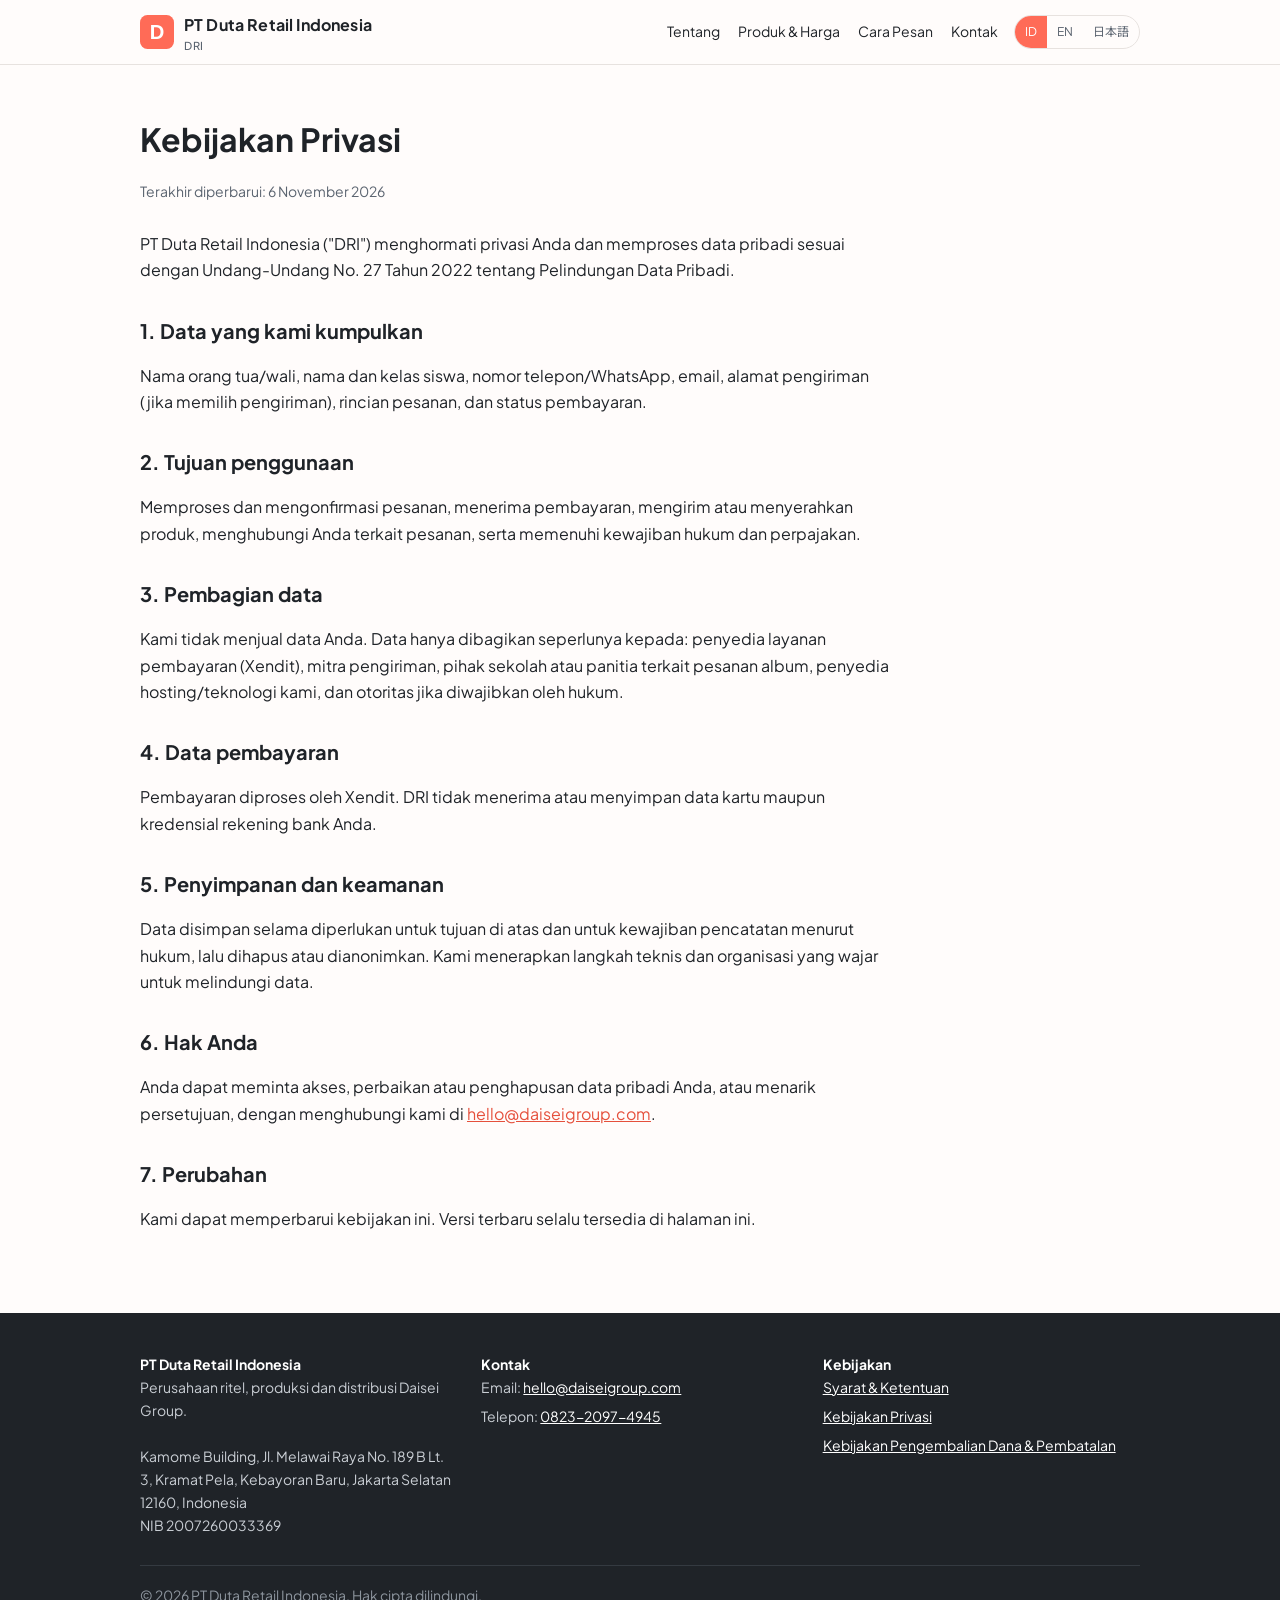
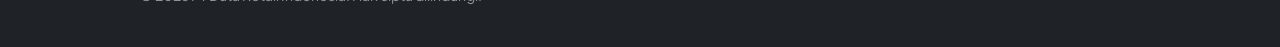
==== privacy.html @ efdd0f62 "DRI company website: home, policies, ID/EN/JA Co-Authored-By: Claude Opus 5.5 <noreply@anthropic.com" ====
<!DOCTYPE html>
<html lang="id">
<head>
<meta charset="utf-8">
<meta name="viewport" content="width=device-width, initial-scale=1">
<title>Kebijakan Privasi / Privacy Policy — DRI</title>
<meta name="description" content="PT Duta Retail Indonesia (DRI) — the Daisei Group's retail, production and distribution company: Japanese food supply, La Mouette bakery and Jakaichi Mart, a Japanese store for groceries, household goods and everyday products. Jakarta Selatan, Indonesia.">
<link rel="icon" href="/favicon.svg" type="image/svg+xml">
<link rel="preconnect" href="https://fonts.googleapis.com">
<link rel="preconnect" href="https://fonts.gstatic.com" crossorigin>
<link href="https://fonts.googleapis.com/css2?family=Noto+Sans+JP:wght@400;500;700&family=Plus+Jakarta+Sans:wght@400;500;600;700&display=swap" rel="stylesheet">
<link rel="stylesheet" href="/assets/style.css">
</head>
<body class="lang-id">
<header class="site">
  <div class="wrap">
    <a class="brand" href="/"><img src="/assets/logo.svg" alt="DRI logo"><span>PT Duta Retail Indonesia<small>DRI</small></span></a>
    <nav class="main">
      <a href="/#about"><span data-l="id">Tentang</span><span data-l="en">About</span><span data-l="ja">会社概要</span></a>
      <a href="/#products"><span data-l="id">Produk &amp; Harga</span><span data-l="en">Products &amp; Prices</span><span data-l="ja">商品・価格</span></a>
      <a href="/#order"><span data-l="id">Cara Pesan</span><span data-l="en">How to Order</span><span data-l="ja">ご注文方法</span></a>
      <a href="/#contact"><span data-l="id">Kontak</span><span data-l="en">Contact</span><span data-l="ja">お問い合わせ</span></a>
    </nav>
    <div class="langs" role="group" aria-label="Language">
      <button data-set="id" aria-pressed="true">ID</button><button data-set="en" aria-pressed="false">EN</button><button data-set="ja" aria-pressed="false">日本語</button>
    </div>
  </div>
</header>
<main class="legal"><div class="wrap"><article>
<!-- ===== INDONESIAN ===== -->
<div data-l="id">
<h1>Kebijakan Privasi</h1>
<p class="updated">Terakhir diperbarui: 6 November 2026</p>
<p>PT Duta Retail Indonesia ("DRI") menghormati privasi Anda dan memproses data pribadi sesuai dengan Undang-Undang No. 27 Tahun 2022 tentang Pelindungan Data Pribadi.</p>
<h2>1. Data yang kami kumpulkan</h2>
<p>Nama orang tua/wali, nama dan kelas siswa, nomor telepon/WhatsApp, email, alamat pengiriman (jika memilih pengiriman), rincian pesanan, dan status pembayaran.</p>
<h2>2. Tujuan penggunaan</h2>
<p>Memproses dan mengonfirmasi pesanan, menerima pembayaran, mengirim atau menyerahkan produk, menghubungi Anda terkait pesanan, serta memenuhi kewajiban hukum dan perpajakan.</p>
<h2>3. Pembagian data</h2>
<p>Kami tidak menjual data Anda. Data hanya dibagikan seperlunya kepada: penyedia layanan pembayaran (Xendit), mitra pengiriman, pihak sekolah atau panitia terkait pesanan album, penyedia hosting/teknologi kami, dan otoritas jika diwajibkan oleh hukum.</p>
<h2>4. Data pembayaran</h2>
<p>Pembayaran diproses oleh Xendit. DRI tidak menerima atau menyimpan data kartu maupun kredensial rekening bank Anda.</p>
<h2>5. Penyimpanan dan keamanan</h2>
<p>Data disimpan selama diperlukan untuk tujuan di atas dan untuk kewajiban pencatatan menurut hukum, lalu dihapus atau dianonimkan. Kami menerapkan langkah teknis dan organisasi yang wajar untuk melindungi data.</p>
<h2>6. Hak Anda</h2>
<p>Anda dapat meminta akses, perbaikan atau penghapusan data pribadi Anda, atau menarik persetujuan, dengan menghubungi kami di <a href="mailto:hello@daiseigroup.com">hello@daiseigroup.com</a>.</p>
<h2>7. Perubahan</h2>
<p>Kami dapat memperbarui kebijakan ini. Versi terbaru selalu tersedia di halaman ini.</p>
</div>

<!-- ===== ENGLISH ===== -->
<div data-l="en">
<h1>Privacy Policy</h1>
<p class="updated">Last updated: 6 November 2026</p>
<p>PT Duta Retail Indonesia ("DRI") respects your privacy and processes personal data in line with Indonesian Law No. 27 of 2022 on Personal Data Protection.</p>
<h2>1. Data we collect</h2>
<p>Parent/guardian name, student name and class, phone/WhatsApp number, email, delivery address (if you choose delivery), order details and payment status.</p>
<h2>2. How we use it</h2>
<p>To process and confirm orders, receive payments, deliver or hand over products, contact you about your order, and meet legal and tax obligations.</p>
<h2>3. Sharing</h2>
<p>We do not sell your data. We share it only as needed with: our payment service provider (Xendit), delivery partners, the school or committee involved in the album order, our hosting/technology providers, and authorities where required by law.</p>
<h2>4. Payment data</h2>
<p>Payments are processed by Xendit. DRI does not receive or store your card details or bank account credentials.</p>
<h2>5. Retention and security</h2>
<p>We keep data as long as needed for the purposes above and for legal record-keeping, then delete or anonymise it. We take reasonable technical and organisational measures to protect it.</p>
<h2>6. Your rights</h2>
<p>You may ask to access, correct or delete your personal data, or withdraw consent, by contacting us at <a href="mailto:hello@daiseigroup.com">hello@daiseigroup.com</a>.</p>
<h2>7. Changes</h2>
<p>We may update this policy. The latest version is always on this page.</p>
</div>

<!-- ===== JAPANESE ===== -->
<div data-l="ja">
<h1>プライバシーポリシー</h1>
<p class="updated">最終更新日：2026年11月6日</p>
<p>PT Duta Retail Indonesia（以下「DRI」）は、お客様のプライバシーを尊重し、個人データ保護に関する2022年法律第27号に従って個人データを取り扱います。</p>
<h2>1. 取得する情報</h2>
<p>保護者氏名、児童生徒の氏名・クラス、電話／WhatsApp番号、メールアドレス、配送先住所（配送を選択した場合）、ご注文内容、お支払い状況。</p>
<h2>2. 利用目的</h2>
<p>ご注文の処理・確認、代金の受領、商品の配送・お渡し、ご注文に関するご連絡、法令・税務上の義務の履行。</p>
<h2>3. 第三者提供</h2>
<p>お客様の情報を販売することはありません。必要な範囲でのみ、決済事業者（Xendit）、配送業者、アルバム注文に関わる学校・委員会、ホスティング／技術提供者、および法令により求められる場合は当局に提供します。</p>
<h2>4. 決済情報</h2>
<p>決済はXenditが処理します。DRIはカード情報や銀行口座の認証情報を受け取らず、保存もしません。</p>
<h2>5. 保管・安全管理</h2>
<p>上記目的および法定の記録保存に必要な期間保管し、その後削除または匿名化します。適切な技術的・組織的措置により情報を保護します。</p>
<h2>6. お客様の権利</h2>
<p>個人データの開示・訂正・削除、または同意の撤回をご希望の場合は、<a href="mailto:hello@daiseigroup.com">hello@daiseigroup.com</a> までご連絡ください。</p>
<h2>7. 改定</h2>
<p>本ポリシーは改定することがあります。最新版は常に本ページに掲載します。</p>
</div>
</article></div></main>

<footer class="site">
  <div class="wrap">
    <div class="cols">
      <div>
        <strong>PT Duta Retail Indonesia</strong><br>
        <span data-l="id">Perusahaan ritel, produksi dan distribusi Daisei Group.</span><span data-l="en">The Daisei Group's retail, production and distribution company.</span><span data-l="ja">ダイセイグループの小売・製造・流通会社。</span><br><br>
        Kamome Building, Jl. Melawai Raya No. 189 B Lt. 3, Kramat Pela, Kebayoran Baru, Jakarta Selatan 12160, Indonesia<br>
        NIB 2007260033369
      </div>
      <div>
        <strong><span data-l="id">Kontak</span><span data-l="en">Contact</span><span data-l="ja">お問い合わせ</span></strong>
        <ul>
          <li>Email: <a href="mailto:hello@daiseigroup.com">hello@daiseigroup.com</a></li>
          <li><span data-l="id">Telepon</span><span data-l="en">Phone</span><span data-l="ja">電話</span>: <a href="tel:+6282320974945">0823-2097-4945</a></li>
        </ul>
      </div>
      <div>
        <strong><span data-l="id">Kebijakan</span><span data-l="en">Policies</span><span data-l="ja">規約・ポリシー</span></strong>
        <ul>
          <li><a href="/terms.html"><span data-l="id">Syarat &amp; Ketentuan</span><span data-l="en">Terms &amp; Conditions</span><span data-l="ja">利用規約</span></a></li>
          <li><a href="/privacy.html"><span data-l="id">Kebijakan Privasi</span><span data-l="en">Privacy Policy</span><span data-l="ja">プライバシーポリシー</span></a></li>
          <li><a href="/refund.html"><span data-l="id">Kebijakan Pengembalian Dana &amp; Pembatalan</span><span data-l="en">Refund &amp; Cancellation Policy</span><span data-l="ja">返金・キャンセルポリシー</span></a></li>
        </ul>
      </div>
    </div>
    <div class="copy">&copy; <span id="year">2026</span> PT Duta Retail Indonesia. <span data-l="id">Hak cipta dilindungi.</span><span data-l="en">All rights reserved.</span><span data-l="ja">All rights reserved.</span></div>
  </div>
</footer>
<script src="/assets/site.js"></script>
</body>
</html>
---- assets/style.css ----
/* PT Duta Retail Indonesia — site styles */
:root{
  --coral:#FF6B57; --coral-dark:#E5503C; --coral-soft:#FFF1EE;
  --ink:#1F2328; --muted:#5B6470; --line:#E7E2DF; --bg:#FFFCFB; --card:#fff;
  --radius:14px; --max:1040px;
}
*{box-sizing:border-box}
html{scroll-behavior:smooth}
body{margin:0;font-family:"Plus Jakarta Sans","Noto Sans JP",system-ui,sans-serif;color:var(--ink);background:var(--bg);line-height:1.65;font-size:16px}
body.lang-ja{font-family:"Noto Sans JP","Plus Jakarta Sans",system-ui,sans-serif}
a{color:var(--coral-dark)}
img{max-width:100%}
.wrap{max-width:var(--max);margin:0 auto;padding:0 20px}

/* Language switching: elements with data-l show only for the active language */
body.lang-id [data-l]:not([data-l="id"]),
body.lang-en [data-l]:not([data-l="en"]),
body.lang-ja [data-l]:not([data-l="ja"]){display:none !important}

/* Header */
header.site{position:sticky;top:0;z-index:10;background:rgba(255,252,251,.94);backdrop-filter:blur(8px);border-bottom:1px solid var(--line)}
header.site .wrap{display:flex;align-items:center;gap:16px;height:64px}
.brand{display:flex;align-items:center;gap:10px;text-decoration:none;color:var(--ink);font-weight:700;letter-spacing:.01em}
.brand img{width:34px;height:34px}
.brand small{display:block;font-weight:500;color:var(--muted);font-size:11px;letter-spacing:.06em;text-transform:uppercase;line-height:1.2}
nav.main{margin-left:auto;display:flex;gap:18px;font-size:14px}
nav.main a{color:var(--ink);text-decoration:none}
nav.main a:hover{color:var(--coral-dark)}
.langs{display:flex;border:1px solid var(--line);border-radius:999px;overflow:hidden;font-size:12px}
.langs button{border:0;background:none;padding:6px 10px;cursor:pointer;font:inherit;color:var(--muted)}
.langs button[aria-pressed="true"]{background:var(--coral);color:#fff}
@media (max-width:760px){nav.main{display:none}.langs{margin-left:auto}}

/* Hero */
.hero{padding:72px 0 56px;background:linear-gradient(180deg,var(--coral-soft),var(--bg))}
.hero h1{font-size:clamp(28px,4.6vw,44px);line-height:1.2;margin:0 0 14px}
.hero p.lead{font-size:18px;color:var(--muted);max-width:640px;margin:0 0 26px}
.btn{display:inline-block;background:var(--coral);color:#fff;text-decoration:none;padding:12px 20px;border-radius:10px;font-weight:600}
.btn:hover{background:var(--coral-dark)}
.btn.ghost{background:none;color:var(--coral-dark);border:1.5px solid var(--coral)}
.btns{display:flex;flex-wrap:wrap;gap:10px}

section{padding:56px 0;border-top:1px solid var(--line)}
section h2{font-size:26px;margin:0 0 6px}
section .sub{color:var(--muted);margin:0 0 28px}
.grid{display:grid;gap:18px;grid-template-columns:repeat(auto-fit,minmax(260px,1fr))}
.card{background:var(--card);border:1px solid var(--line);border-radius:var(--radius);padding:22px}
.card h3{margin:0 0 6px;font-size:19px}
.tag{display:inline-block;font-size:12px;font-weight:600;background:var(--coral-soft);color:var(--coral-dark);border-radius:999px;padding:2px 10px;margin-bottom:10px}

/* Price table */
table.prices{width:100%;border-collapse:collapse;background:var(--card);border:1px solid var(--line);border-radius:var(--radius);overflow:hidden}
table.prices th,table.prices td{padding:14px 16px;text-align:left;border-bottom:1px solid var(--line);vertical-align:top}
table.prices th{background:#FAF6F4;font-size:13px;color:var(--muted);font-weight:600}
table.prices td.num{text-align:right;white-space:nowrap;font-weight:600}
table.prices tr:last-child td{border-bottom:0}
.note{font-size:14px;color:var(--muted)}

ol.steps{counter-reset:s;list-style:none;padding:0;margin:0;display:grid;gap:14px}
ol.steps li{counter-increment:s;position:relative;padding:16px 16px 16px 60px;background:var(--card);border:1px solid var(--line);border-radius:var(--radius)}
ol.steps li::before{content:counter(s);position:absolute;left:16px;top:14px;width:30px;height:30px;border-radius:50%;background:var(--coral);color:#fff;display:grid;place-items:center;font-weight:700}

dl.contact{display:grid;grid-template-columns:max-content 1fr;gap:10px 22px;margin:0}
dl.contact dt{color:var(--muted);font-size:14px}
dl.contact dd{margin:0}

/* Placeholder marker — remove once details are confirmed */
.todo{background:#FFF3B0;border-radius:4px;padding:0 4px;font-style:normal}

/* Legal pages */
.legal{padding:48px 0 64px}
.legal h1{font-size:32px;margin:0 0 4px}
.legal .updated{color:var(--muted);font-size:14px;margin-bottom:28px}
.legal h2{font-size:20px;margin:30px 0 8px}
.legal article{max-width:760px}

footer.site{background:#1F2328;color:#C9CED4;padding:40px 0;font-size:14px}
footer.site a{color:#fff}
footer.site .cols{display:grid;gap:24px;grid-template-columns:repeat(auto-fit,minmax(220px,1fr))}
footer.site strong{color:#fff}
footer.site ul{list-style:none;padding:0;margin:0;display:grid;gap:6px}
footer.site .copy{margin-top:28px;padding-top:18px;border-top:1px solid #343A41;color:#8D959E}
.todo{color:#5A4500}
@media (max-width:600px){
  table.prices thead{display:none}
  table.prices tr{display:grid;grid-template-columns:1fr auto;padding:12px 14px;border-bottom:1px solid var(--line)}
  table.prices tr:last-child{border-bottom:0}
  table.prices td{border:0;padding:0}
  table.prices td:nth-child(1){font-weight:600}
  table.prices td:nth-child(2){grid-column:1/-1;grid-row:2;color:var(--muted);font-size:14px}
  table.prices td.num{grid-column:2;grid-row:1}
  dl.contact{grid-template-columns:1fr;gap:2px}
  dl.contact dd{margin-bottom:10px}
  .langs button{padding:6px 8px}
}
@media (min-width:760px){.grid-2{grid-template-columns:repeat(2,1fr)}}
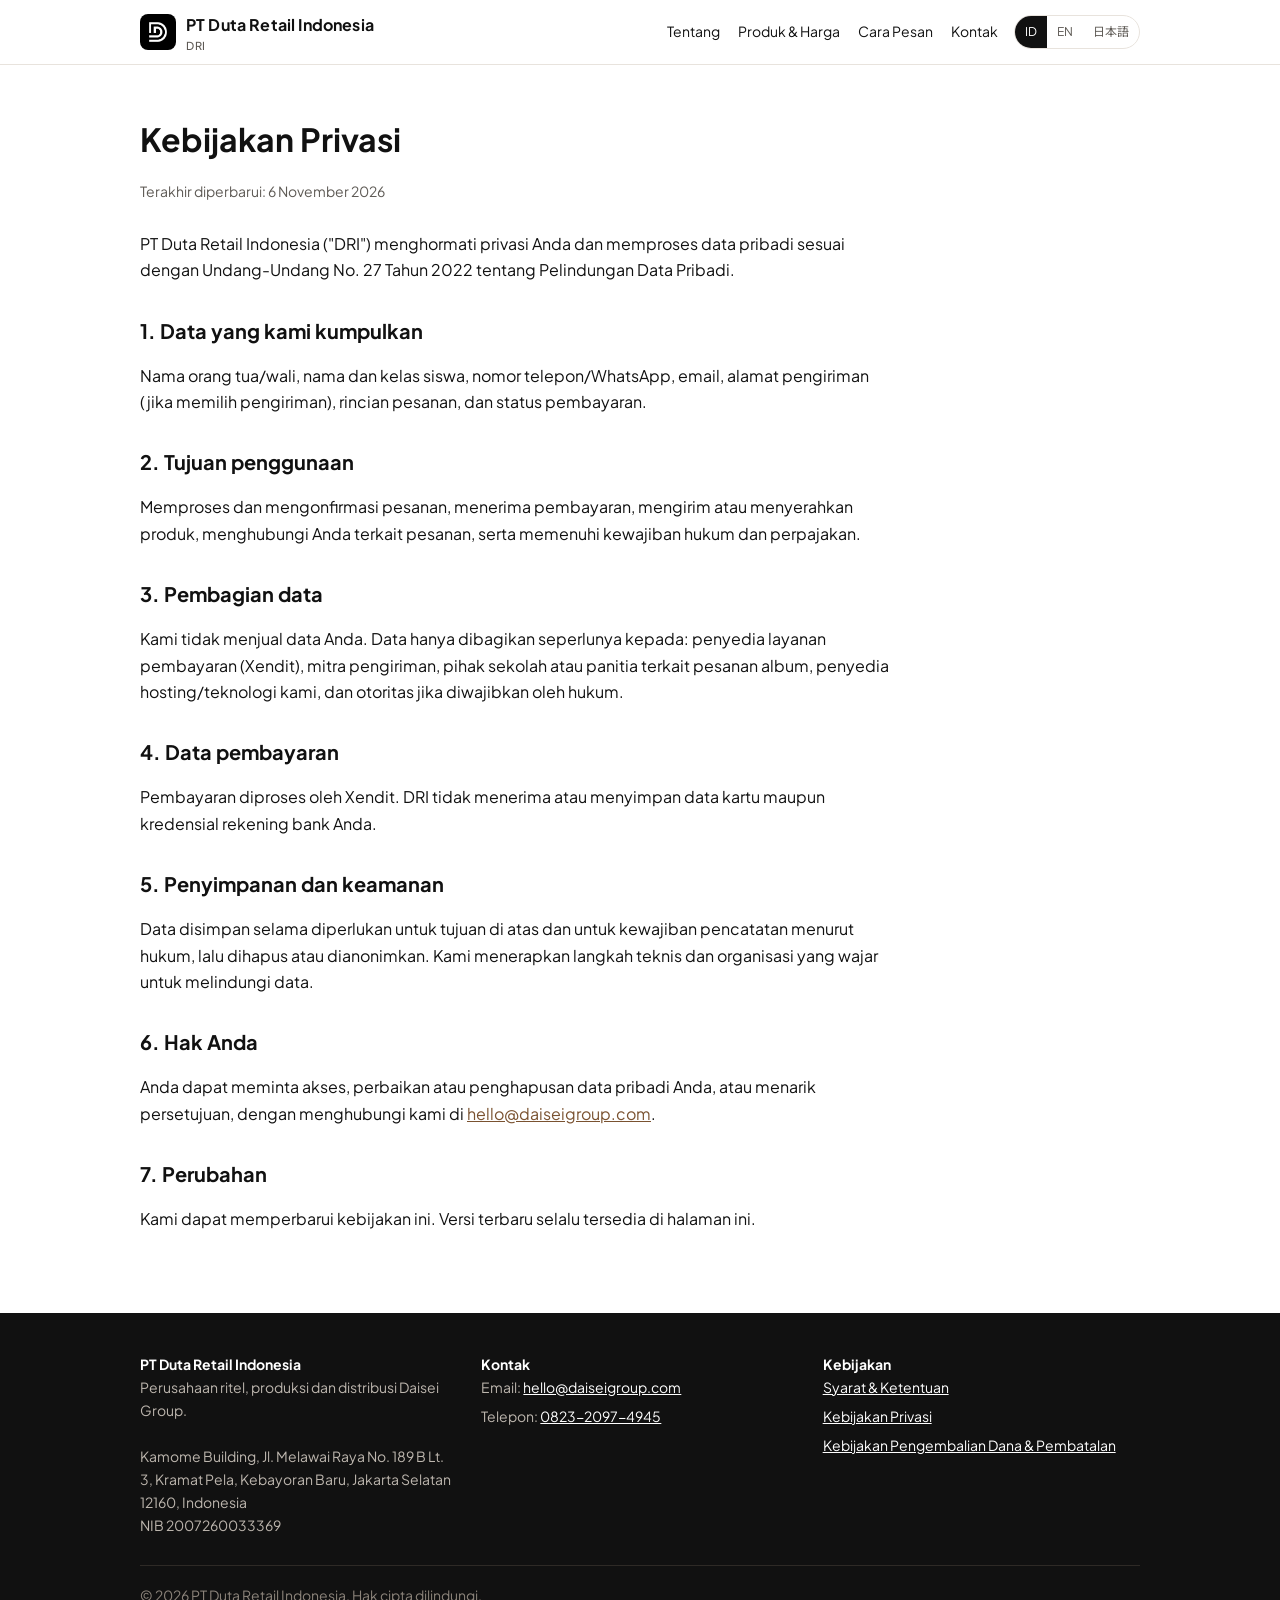
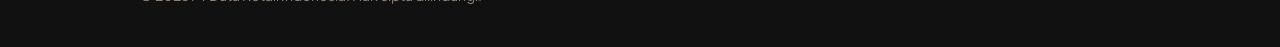
==== commit e25cfbc8: "New DRI logo and black/brown/white palette Co-Authored-By: Claude Opus 5.5 <noreply@anthropic.com> C" ====
--- a/privacy.html
+++ b/privacy.html
@@ -5,7 +5,9 @@
 <meta name="viewport" content="width=device-width, initial-scale=1">
 <title>Kebijakan Privasi / Privacy Policy — DRI</title>
 <meta name="description" content="PT Duta Retail Indonesia (DRI) — the Daisei Group's retail, production and distribution company: Japanese food supply, La Mouette bakery and Jakaichi Mart, a Japanese store for groceries, household goods and everyday products. Jakarta Selatan, Indonesia.">
-<link rel="icon" href="/favicon.svg" type="image/svg+xml">
+<link rel="icon" href="/favicon.png" type="image/png">
+<link rel="apple-touch-icon" href="/apple-touch-icon.png">
+<meta name="theme-color" content="#111111">
 <link rel="preconnect" href="https://fonts.googleapis.com">
 <link rel="preconnect" href="https://fonts.gstatic.com" crossorigin>
 <link href="https://fonts.googleapis.com/css2?family=Noto+Sans+JP:wght@400;500;700&family=Plus+Jakarta+Sans:wght@400;500;600;700&display=swap" rel="stylesheet">
@@ -14,7 +16,7 @@
 <body class="lang-id">
 <header class="site">
   <div class="wrap">
-    <a class="brand" href="/"><img src="/assets/logo.svg" alt="DRI logo"><span>PT Duta Retail Indonesia<small>DRI</small></span></a>
+    <a class="brand" href="/"><img src="/assets/logo.png" alt="DRI logo"><span>PT Duta Retail Indonesia<small>DRI</small></span></a>
     <nav class="main">
       <a href="/#about"><span data-l="id">Tentang</span><span data-l="en">About</span><span data-l="ja">会社概要</span></a>
       <a href="/#products"><span data-l="id">Produk &amp; Harga</span><span data-l="en">Products &amp; Prices</span><span data-l="ja">商品・価格</span></a>
--- a/assets/style.css
+++ b/assets/style.css
@@ -1,14 +1,15 @@
-/* PT Duta Retail Indonesia — site styles */
+/* PT Duta Retail Indonesia — site styles (black / brown / white) */
 :root{
-  --coral:#FF6B57; --coral-dark:#E5503C; --coral-soft:#FFF1EE;
-  --ink:#1F2328; --muted:#5B6470; --line:#E7E2DF; --bg:#FFFCFB; --card:#fff;
+  --black:#111111; --brown:#7A5230; --brown-dark:#5C3B20; --brown-soft:#F5EFE8;
+  --ink:#111111; --muted:#5E5A55; --line:#E8E3DD; --bg:#FFFFFF; --card:#fff;
   --radius:14px; --max:1040px;
 }
 *{box-sizing:border-box}
 html{scroll-behavior:smooth}
 body{margin:0;font-family:"Plus Jakarta Sans","Noto Sans JP",system-ui,sans-serif;color:var(--ink);background:var(--bg);line-height:1.65;font-size:16px}
 body.lang-ja{font-family:"Noto Sans JP","Plus Jakarta Sans",system-ui,sans-serif}
-a{color:var(--coral-dark)}
+a{color:var(--brown)}
+a:hover{color:var(--brown-dark)}
 img{max-width:100%}
 .wrap{max-width:var(--max);margin:0 auto;padding:0 20px}
 
@@ -18,26 +19,27 @@
 body.lang-ja [data-l]:not([data-l="ja"]){display:none !important}
 
 /* Header */
-header.site{position:sticky;top:0;z-index:10;background:rgba(255,252,251,.94);backdrop-filter:blur(8px);border-bottom:1px solid var(--line)}
+header.site{position:sticky;top:0;z-index:10;background:rgba(255,255,255,.95);backdrop-filter:blur(8px);border-bottom:1px solid var(--line)}
 header.site .wrap{display:flex;align-items:center;gap:16px;height:64px}
 .brand{display:flex;align-items:center;gap:10px;text-decoration:none;color:var(--ink);font-weight:700;letter-spacing:.01em}
-.brand img{width:34px;height:34px}
+.brand img{width:36px;height:36px;border-radius:8px}
 .brand small{display:block;font-weight:500;color:var(--muted);font-size:11px;letter-spacing:.06em;text-transform:uppercase;line-height:1.2}
 nav.main{margin-left:auto;display:flex;gap:18px;font-size:14px}
 nav.main a{color:var(--ink);text-decoration:none}
-nav.main a:hover{color:var(--coral-dark)}
+nav.main a:hover{color:var(--brown)}
 .langs{display:flex;border:1px solid var(--line);border-radius:999px;overflow:hidden;font-size:12px}
 .langs button{border:0;background:none;padding:6px 10px;cursor:pointer;font:inherit;color:var(--muted)}
-.langs button[aria-pressed="true"]{background:var(--coral);color:#fff}
+.langs button[aria-pressed="true"]{background:var(--black);color:#fff}
 @media (max-width:760px){nav.main{display:none}.langs{margin-left:auto}}
 
 /* Hero */
-.hero{padding:72px 0 56px;background:linear-gradient(180deg,var(--coral-soft),var(--bg))}
+.hero{padding:72px 0 56px;background:linear-gradient(180deg,var(--brown-soft),var(--bg));border-bottom:1px solid var(--line)}
 .hero h1{font-size:clamp(28px,4.6vw,44px);line-height:1.2;margin:0 0 14px}
 .hero p.lead{font-size:18px;color:var(--muted);max-width:640px;margin:0 0 26px}
-.btn{display:inline-block;background:var(--coral);color:#fff;text-decoration:none;padding:12px 20px;border-radius:10px;font-weight:600}
-.btn:hover{background:var(--coral-dark)}
-.btn.ghost{background:none;color:var(--coral-dark);border:1.5px solid var(--coral)}
+.btn{display:inline-block;background:var(--black);color:#fff;text-decoration:none;padding:12px 20px;border-radius:10px;font-weight:600}
+.btn:hover{background:var(--brown-dark);color:#fff}
+.btn.ghost{background:none;color:var(--black);border:1.5px solid var(--black)}
+.btn.ghost:hover{background:var(--black);color:#fff}
 .btns{display:flex;flex-wrap:wrap;gap:10px}
 
 section{padding:56px 0;border-top:1px solid var(--line)}
@@ -46,19 +48,19 @@
 .grid{display:grid;gap:18px;grid-template-columns:repeat(auto-fit,minmax(260px,1fr))}
 .card{background:var(--card);border:1px solid var(--line);border-radius:var(--radius);padding:22px}
 .card h3{margin:0 0 6px;font-size:19px}
-.tag{display:inline-block;font-size:12px;font-weight:600;background:var(--coral-soft);color:var(--coral-dark);border-radius:999px;padding:2px 10px;margin-bottom:10px}
+.tag{display:inline-block;font-size:12px;font-weight:600;background:var(--brown-soft);color:var(--brown-dark);border-radius:999px;padding:2px 10px;margin-bottom:10px}
 
 /* Price table */
 table.prices{width:100%;border-collapse:collapse;background:var(--card);border:1px solid var(--line);border-radius:var(--radius);overflow:hidden}
 table.prices th,table.prices td{padding:14px 16px;text-align:left;border-bottom:1px solid var(--line);vertical-align:top}
-table.prices th{background:#FAF6F4;font-size:13px;color:var(--muted);font-weight:600}
+table.prices th{background:var(--brown-soft);font-size:13px;color:var(--muted);font-weight:600}
 table.prices td.num{text-align:right;white-space:nowrap;font-weight:600}
 table.prices tr:last-child td{border-bottom:0}
 .note{font-size:14px;color:var(--muted)}
 
 ol.steps{counter-reset:s;list-style:none;padding:0;margin:0;display:grid;gap:14px}
 ol.steps li{counter-increment:s;position:relative;padding:16px 16px 16px 60px;background:var(--card);border:1px solid var(--line);border-radius:var(--radius)}
-ol.steps li::before{content:counter(s);position:absolute;left:16px;top:14px;width:30px;height:30px;border-radius:50%;background:var(--coral);color:#fff;display:grid;place-items:center;font-weight:700}
+ol.steps li::before{content:counter(s);position:absolute;left:16px;top:14px;width:30px;height:30px;border-radius:50%;background:var(--brown);color:#fff;display:grid;place-items:center;font-weight:700}
 
 dl.contact{display:grid;grid-template-columns:max-content 1fr;gap:10px 22px;margin:0}
 dl.contact dt{color:var(--muted);font-size:14px}
@@ -74,12 +76,12 @@
 .legal h2{font-size:20px;margin:30px 0 8px}
 .legal article{max-width:760px}
 
-footer.site{background:#1F2328;color:#C9CED4;padding:40px 0;font-size:14px}
+footer.site{background:var(--black);color:#BDB6AE;padding:40px 0;font-size:14px}
 footer.site a{color:#fff}
 footer.site .cols{display:grid;gap:24px;grid-template-columns:repeat(auto-fit,minmax(220px,1fr))}
 footer.site strong{color:#fff}
 footer.site ul{list-style:none;padding:0;margin:0;display:grid;gap:6px}
-footer.site .copy{margin-top:28px;padding-top:18px;border-top:1px solid #343A41;color:#8D959E}
+footer.site .copy{margin-top:28px;padding-top:18px;border-top:1px solid #2E2A26;color:#8C847B}
 .todo{color:#5A4500}
 @media (max-width:600px){
   table.prices thead{display:none}
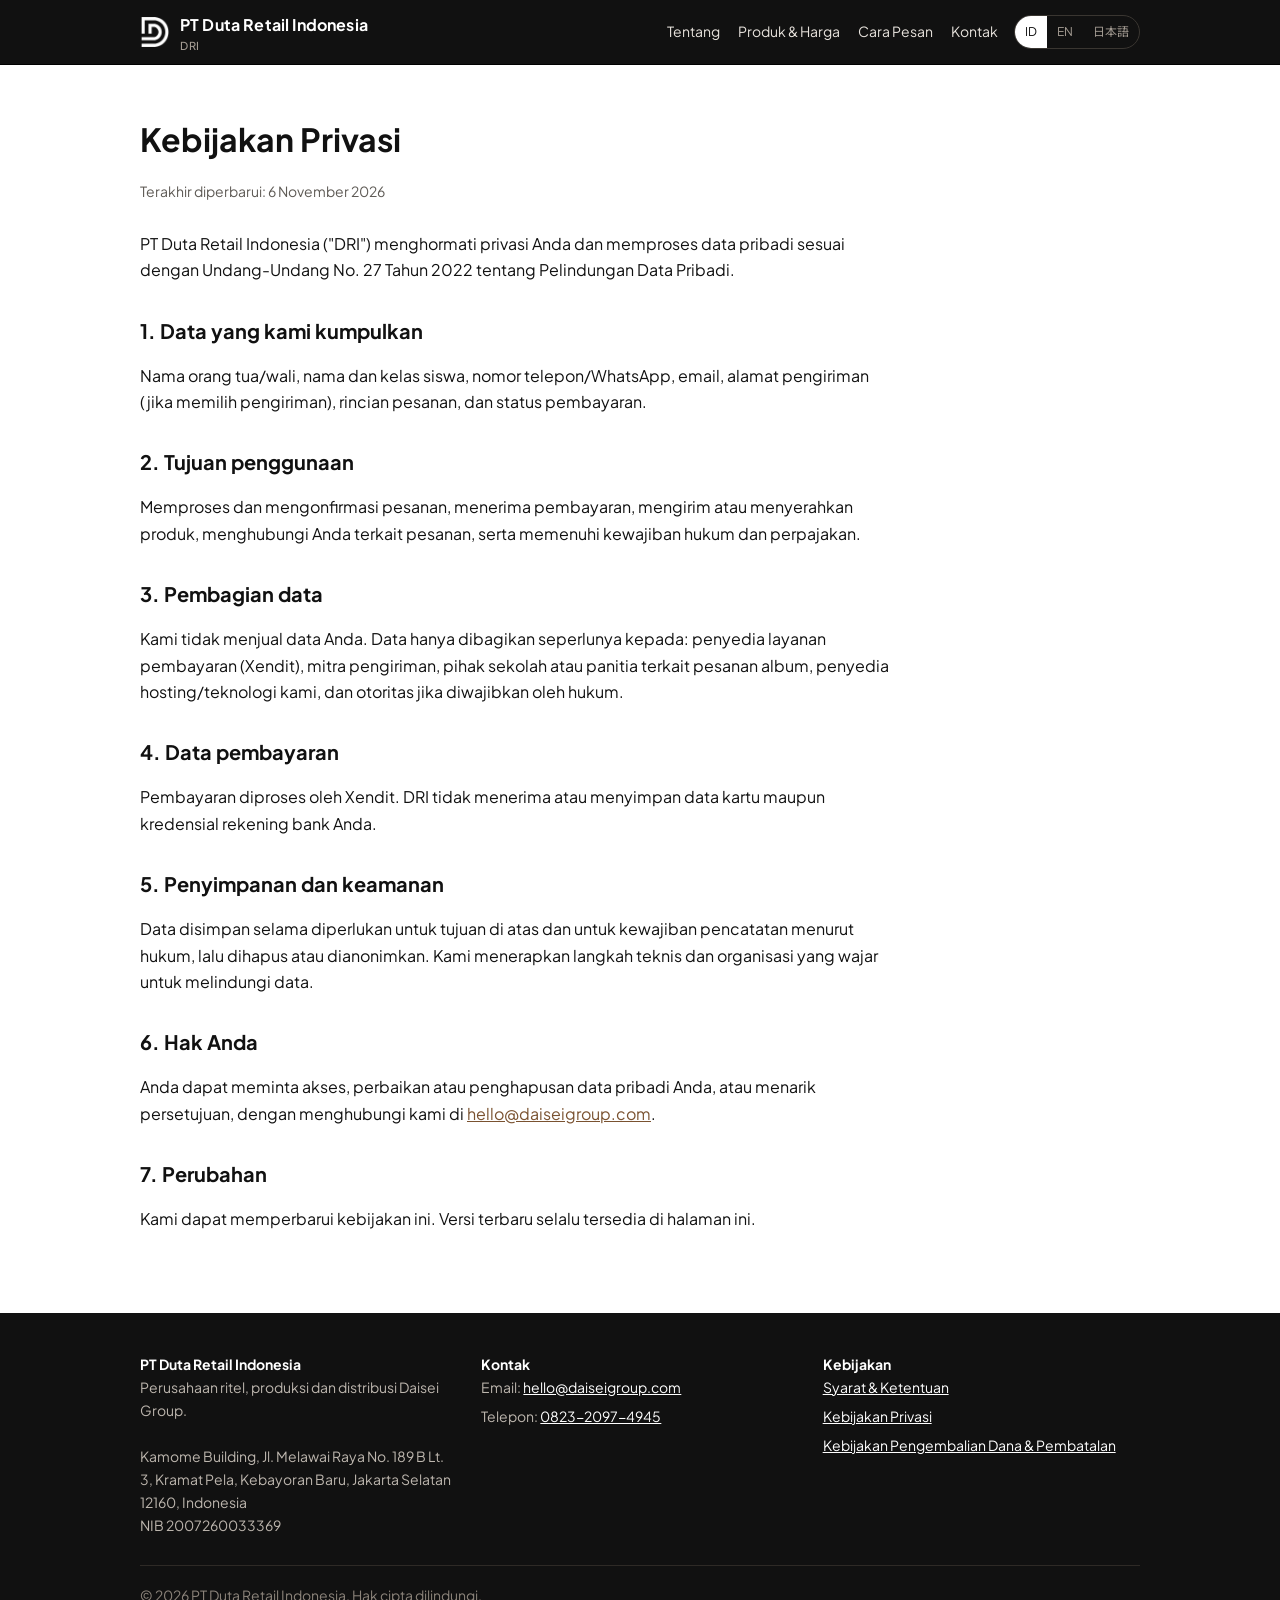
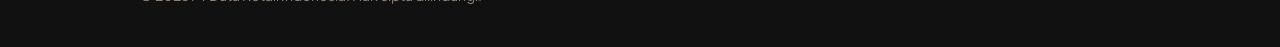
==== commit 188b7669: "Black top bar with white logo; tidy mobile header Co-Authored-By: Claude Opus 5.5 <noreply@anthropic" ====
--- a/privacy.html
+++ b/privacy.html
@@ -16,7 +16,7 @@
 <body class="lang-id">
 <header class="site">
   <div class="wrap">
-    <a class="brand" href="/"><img src="/assets/logo.png" alt="DRI logo"><span>PT Duta Retail Indonesia<small>DRI</small></span></a>
+    <a class="brand" href="/"><img src="/assets/logo-white.png" alt="DRI logo"><span>PT Duta Retail Indonesia<small>DRI</small></span></a>
     <nav class="main">
       <a href="/#about"><span data-l="id">Tentang</span><span data-l="en">About</span><span data-l="ja">会社概要</span></a>
       <a href="/#products"><span data-l="id">Produk &amp; Harga</span><span data-l="en">Products &amp; Prices</span><span data-l="ja">商品・価格</span></a>
--- a/assets/style.css
+++ b/assets/style.css
@@ -19,17 +19,17 @@
 body.lang-ja [data-l]:not([data-l="ja"]){display:none !important}
 
 /* Header */
-header.site{position:sticky;top:0;z-index:10;background:rgba(255,255,255,.95);backdrop-filter:blur(8px);border-bottom:1px solid var(--line)}
+header.site{position:sticky;top:0;z-index:10;background:var(--black);border-bottom:1px solid #000}
 header.site .wrap{display:flex;align-items:center;gap:16px;height:64px}
-.brand{display:flex;align-items:center;gap:10px;text-decoration:none;color:var(--ink);font-weight:700;letter-spacing:.01em}
-.brand img{width:36px;height:36px;border-radius:8px}
-.brand small{display:block;font-weight:500;color:var(--muted);font-size:11px;letter-spacing:.06em;text-transform:uppercase;line-height:1.2}
+.brand{display:flex;align-items:center;gap:10px;text-decoration:none;color:#fff;font-weight:700;letter-spacing:.01em}
+.brand img{width:30px;height:30px}
+.brand small{display:block;font-weight:500;color:#A39B92;font-size:11px;letter-spacing:.06em;text-transform:uppercase;line-height:1.2}
 nav.main{margin-left:auto;display:flex;gap:18px;font-size:14px}
-nav.main a{color:var(--ink);text-decoration:none}
-nav.main a:hover{color:var(--brown)}
-.langs{display:flex;border:1px solid var(--line);border-radius:999px;overflow:hidden;font-size:12px}
-.langs button{border:0;background:none;padding:6px 10px;cursor:pointer;font:inherit;color:var(--muted)}
-.langs button[aria-pressed="true"]{background:var(--black);color:#fff}
+nav.main a{color:#E8E3DD;text-decoration:none}
+nav.main a:hover{color:#C9A27E}
+.langs{display:flex;border:1px solid #3A3631;border-radius:999px;overflow:hidden;font-size:12px}
+.langs button{border:0;background:none;padding:6px 10px;cursor:pointer;font:inherit;color:#A39B92}
+.langs button[aria-pressed="true"]{background:#fff;color:var(--black)}
 @media (max-width:760px){nav.main{display:none}.langs{margin-left:auto}}
 
 /* Hero */
@@ -96,3 +96,4 @@
   .langs button{padding:6px 8px}
 }
 @media (min-width:760px){.grid-2{grid-template-columns:repeat(2,1fr)}}
+@media (max-width:480px){.brand{font-size:14px;line-height:1.2}.brand small{display:none}.langs button{white-space:nowrap;padding:6px 7px}header.site .wrap{gap:10px}}
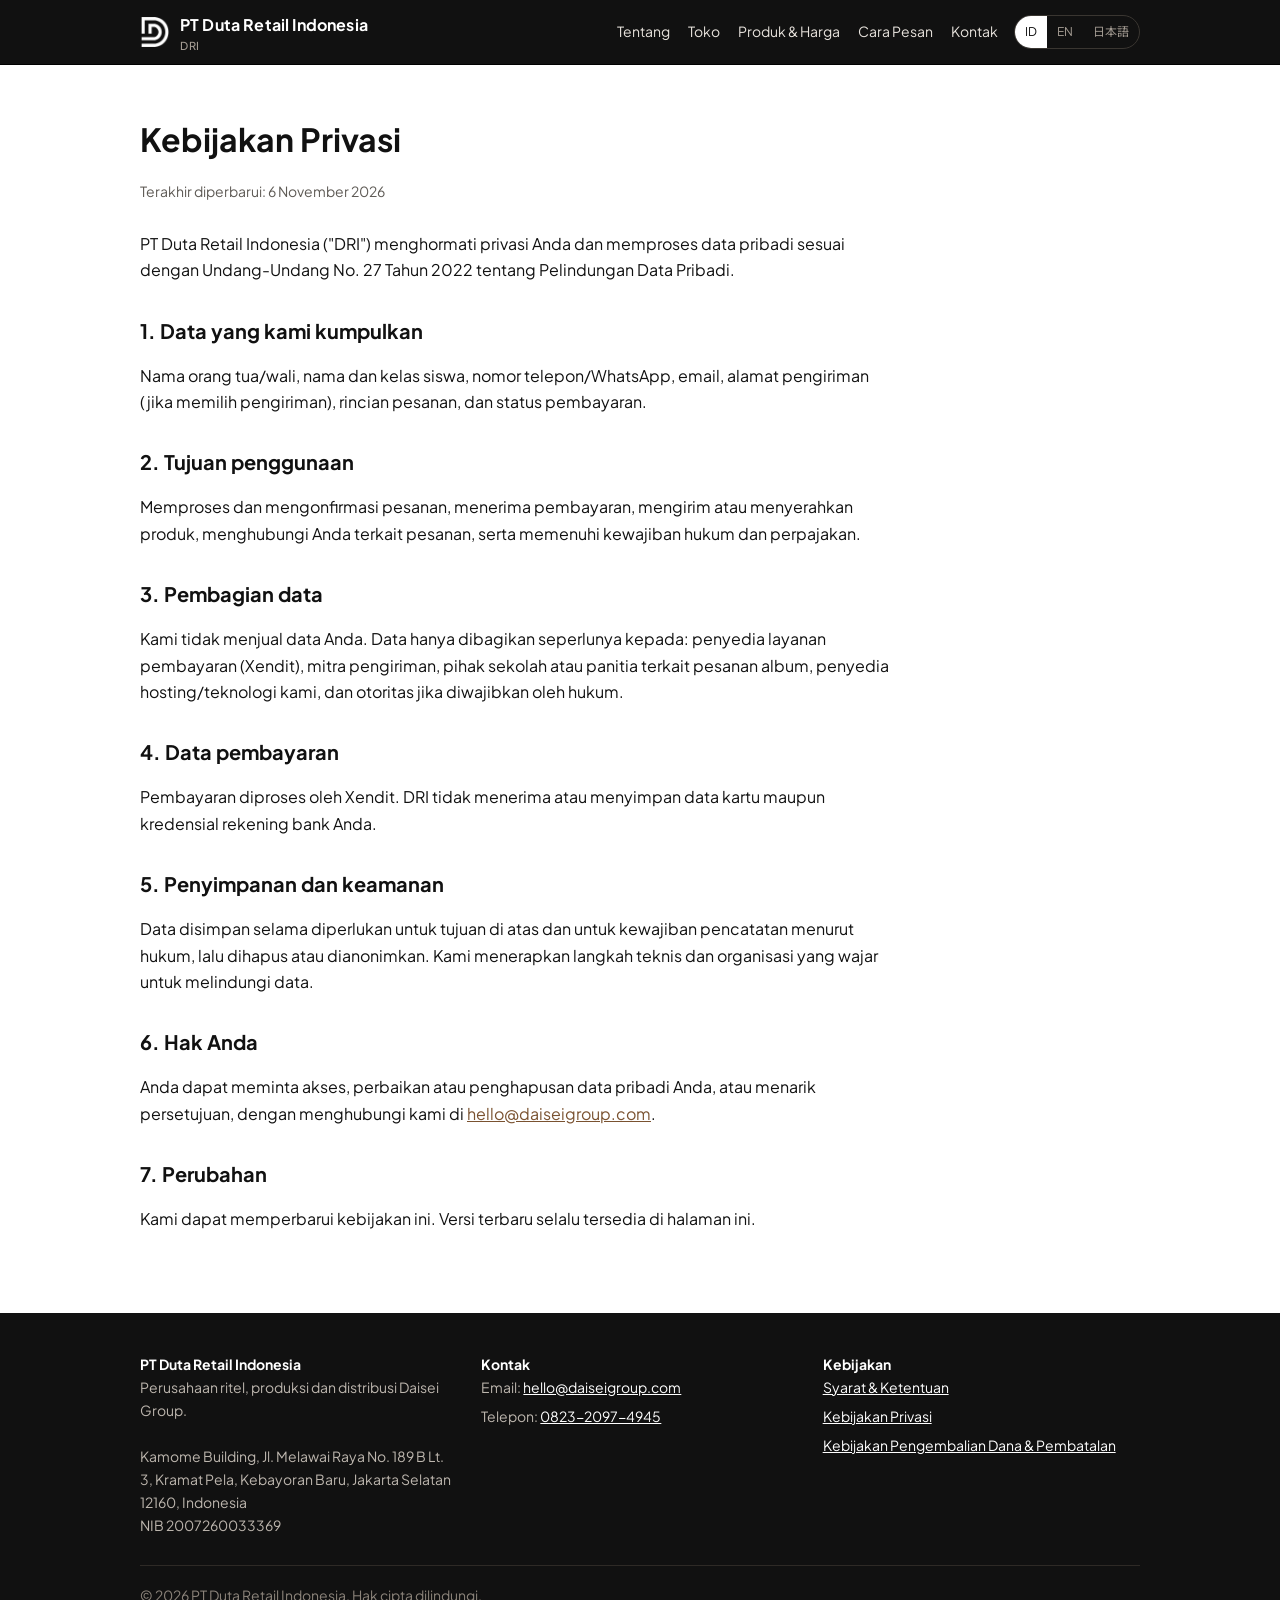
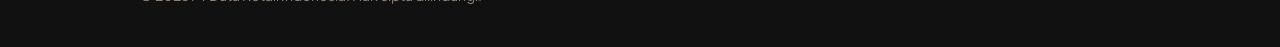
==== commit 38ce6cfe: "Add Jakaichi Mart store photos and "Visit our store" section - Storefront photo and trust facts (NIB" ====
--- a/privacy.html
+++ b/privacy.html
@@ -19,6 +19,7 @@
     <a class="brand" href="/"><img src="/assets/logo-white.png" alt="DRI logo"><span>PT Duta Retail Indonesia<small>DRI</small></span></a>
     <nav class="main">
       <a href="/#about"><span data-l="id">Tentang</span><span data-l="en">About</span><span data-l="ja">会社概要</span></a>
+      <a href="/#store"><span data-l="id">Toko</span><span data-l="en">Our Store</span><span data-l="ja">店舗</span></a>
       <a href="/#products"><span data-l="id">Produk &amp; Harga</span><span data-l="en">Products &amp; Prices</span><span data-l="ja">商品・価格</span></a>
       <a href="/#order"><span data-l="id">Cara Pesan</span><span data-l="en">How to Order</span><span data-l="ja">ご注文方法</span></a>
       <a href="/#contact"><span data-l="id">Kontak</span><span data-l="en">Contact</span><span data-l="ja">お問い合わせ</span></a>
--- a/assets/style.css
+++ b/assets/style.css
@@ -97,3 +97,27 @@
 }
 @media (min-width:760px){.grid-2{grid-template-columns:repeat(2,1fr)}}
 @media (max-width:480px){.brand{font-size:14px;line-height:1.2}.brand small{display:none}.langs button{white-space:nowrap;padding:6px 7px}header.site .wrap{gap:10px}}
+
+/* Hero with store photo */
+.hero-grid{display:grid;gap:36px;align-items:center}
+@media (min-width:860px){.hero-grid{grid-template-columns:1.1fr 1fr}}
+.hero-photo{margin:0}
+.hero-photo img{display:block;width:100%;height:auto;aspect-ratio:16/9;object-fit:cover;border-radius:var(--radius);box-shadow:0 10px 30px rgba(17,17,17,.12)}
+.hero-photo figcaption,.gallery figcaption{font-size:13px;color:var(--muted);margin-top:8px}
+ul.facts{list-style:none;padding:0;margin:24px 0 0;display:grid;gap:6px;font-size:14px;color:var(--muted)}
+ul.facts li::before{content:"✓";color:var(--brown);font-weight:700;margin-right:8px}
+
+/* Brand cards with photo */
+.card.has-photo{padding-top:0;overflow:hidden}
+.card-photo{display:block;width:calc(100% + 44px);max-width:none;margin:0 -22px 18px;height:auto;aspect-ratio:16/9;object-fit:cover}
+
+/* Store gallery */
+.gallery{display:grid;gap:14px;grid-template-columns:repeat(3,1fr)}
+@media (max-width:640px){.gallery{grid-template-columns:repeat(2,1fr);gap:10px}.gallery figcaption{font-size:12px}.gallery figure:nth-child(9){display:none}}
+.gallery figure{margin:0}
+.gallery img{display:block;width:100%;aspect-ratio:4/3;object-fit:cover;border-radius:10px;background:var(--brown-soft)}
+.gallery a:hover img{opacity:.9}
+.visit{display:grid;gap:18px;margin-top:28px}
+@media (min-width:860px){.visit{grid-template-columns:1fr 1.2fr}}
+.map iframe{display:block;width:100%;height:100%;min-height:300px;border:0;border-radius:var(--radius)}
+@media (max-width:860px){nav.main{gap:14px}}
